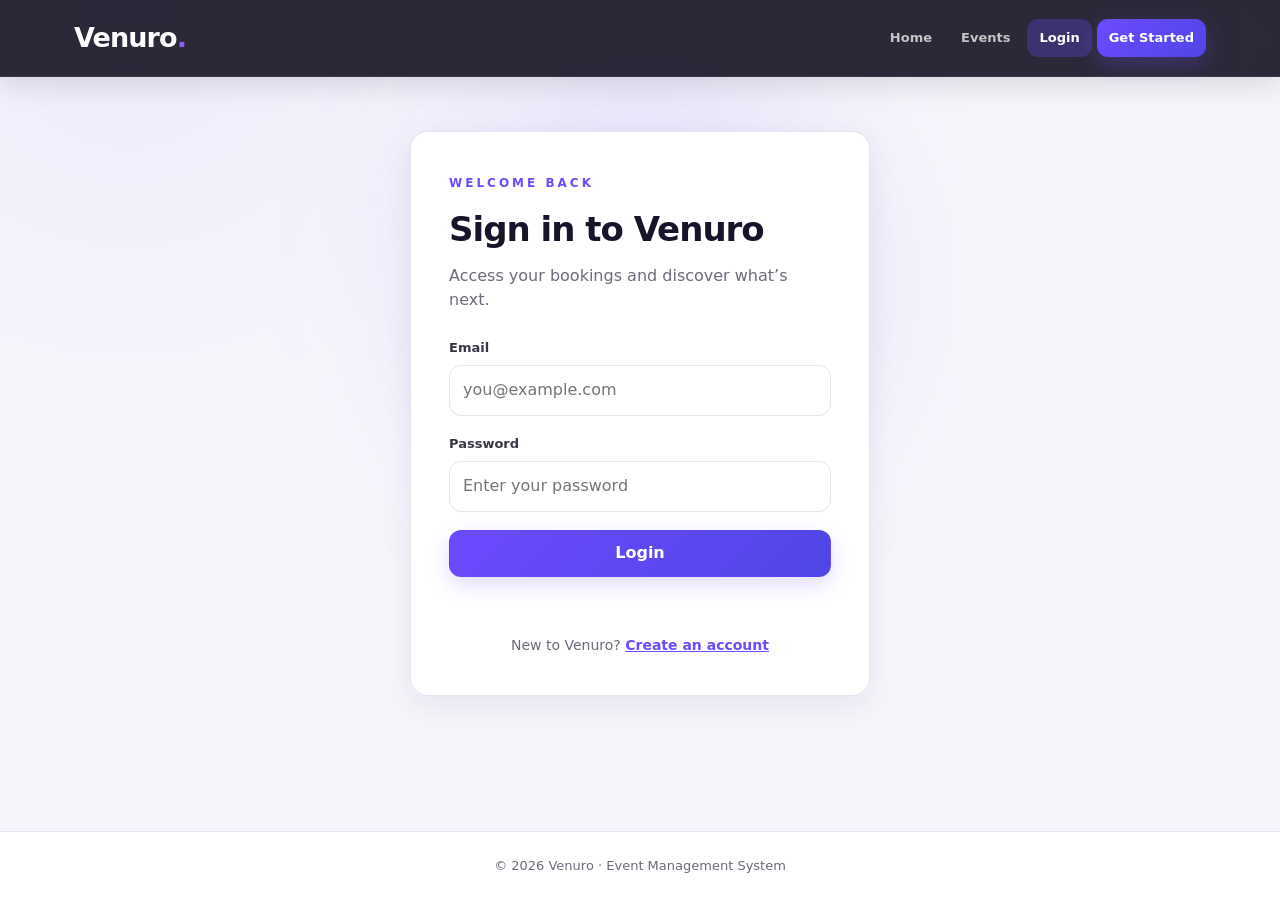
==== frontend/admin-bookings.html @ 9d05f4e0 "Add frontend and update event management" ====
<!DOCTYPE html>
<html lang="en"><head>
<meta charset="UTF-8"><meta name="viewport" content="width=device-width, initial-scale=1.0">
<title>Manage Bookings | Venuro</title><link rel="stylesheet" href="css/style.css">
</head><body>
<header class="site-header"><nav class="navbar"><a href="admin-dashboard.html" class="logo">Venuro<span>.</span></a><div class="nav-links"></div></nav></header>
<main class="container"><span class="section-label">ADMINISTRATION</span><h1>Manage bookings</h1><p class="page-subtitle">Review reservations and update their status.</p>
<div id="bookings-container"><div class="loading-state">Loading bookings...</div></div></main>
<footer>© 2026 Venuro · Administration</footer>
<script src="js/app.js"></script><script src="js/nav.js"></script><script src="js/admin-bookings.js"></script>
</body></html>
---- frontend/css/style.css ----
:root {
    --primary: #6d4aff;
    --primary-2: #8b5cf6;
    --primary-dark: #4c32c8;
    --primary-soft: #eeeaff;
    --ink: #17152a;
    --muted: #6d6a7c;
    --background: #f6f5fb;
    --surface: #ffffff;
    --surface-soft: #fbfaff;
    --surface-muted: #f0eff7;
    --border: #e7e4f0;
    --success: #15803d;
    --success-bg: #dcfce7;
    --danger: #dc2626;
    --danger-bg: #fee2e2;
    --warning: #a16207;
    --warning-bg: #fef3c7;
    --radius: 18px;
    --shadow: 0 10px 30px rgba(30, 24, 70, .07);
    --shadow-hover: 0 18px 45px rgba(30, 24, 70, .13);
    --max-width: 1180px;
}

* { box-sizing: border-box; }
html { scroll-behavior: smooth; }
body {
    margin: 0;
    min-height: 100vh;
    display: flex;
    flex-direction: column;
    color: var(--ink);
    background:
        radial-gradient(circle at 10% 0%, rgba(109,74,255,.055), transparent 28%),
        var(--background);
    font-family: Inter, ui-sans-serif, system-ui, -apple-system, BlinkMacSystemFont, "Segoe UI", sans-serif;
    line-height: 1.55;
    -webkit-font-smoothing: antialiased;
}
main { flex: 1; }
a { color: inherit; }
button, input, textarea, select { font: inherit; }
button { cursor: pointer; }
button:disabled { cursor: wait; opacity: .65; }

/* Navigation */
.navbar {
    width: min(100%, var(--max-width));
    min-height: 76px;
    margin: 0 auto;
    padding: 14px 24px;
    display: flex;
    align-items: center;
    justify-content: space-between;
    gap: 24px;
}
.site-header {
    position: fixed;
    inset: 0 0 auto;
    z-index: 1000;
    background: rgba(15, 13, 29, .88);
    backdrop-filter: blur(18px);
    border-bottom: 1px solid rgba(255,255,255,.08);
    box-shadow: 0 8px 28px rgba(10,8,25,.12);
}
.logo {
    display: inline-flex;
    align-items: center;
    text-decoration: none;
    font-size: 27px;
    font-weight: 850;
    letter-spacing: -.9px;
}
.site-header .logo { color: #fff; }
.logo span { color: var(--primary-2); }
.nav-links {
    display: flex;
    align-items: center;
    justify-content: flex-end;
    gap: 5px;
    flex-wrap: wrap;
}
.nav-links a {
    padding: 9px 12px;
    border-radius: 11px;
    text-decoration: none;
    color: rgba(255,255,255,.72);
    font-size: 13px;
    font-weight: 700;
    transition: color .2s ease, background .2s ease, transform .2s ease;
}
.nav-links a:hover { color: #fff; background: rgba(255,255,255,.08); transform: translateY(-1px); }
.nav-links a.active { color: #fff; background: rgba(109,74,255,.28); }
.nav-register {
    color: #fff !important;
    background: linear-gradient(135deg, var(--primary), #4f46e5) !important;
    box-shadow: 0 8px 22px rgba(109,74,255,.28);
}
.nav-logout { color: #fca5a5 !important; }

/* Buttons */
.btn, .primary-btn, .secondary-btn, .approve-btn, .reject-btn, .cancel-btn, .delete-btn,
.category-form-section button, .edit-category-btn, .delete-category-btn, .page-header button,
.form-buttons button {
    display: inline-flex;
    align-items: center;
    justify-content: center;
    gap: 8px;
    min-height: 42px;
    padding: 10px 17px;
    border: 1px solid transparent;
    border-radius: 12px;
    text-decoration: none;
    font-weight: 750;
    transition: transform .2s ease, box-shadow .2s ease, background .2s ease, border-color .2s ease;
}
.btn, .primary-btn, .page-header button, .form-buttons button[type="submit"], .category-form-section button {
    color: #fff;
    background: linear-gradient(135deg, var(--primary), #4f46e5);
    box-shadow: 0 8px 20px rgba(109,74,255,.2);
}
.btn:hover, .primary-btn:hover, .page-header button:hover, .form-buttons button[type="submit"]:hover, .category-form-section button:hover {
    transform: translateY(-2px);
    box-shadow: 0 13px 28px rgba(109,74,255,.26);
}
.secondary-btn {
    color: var(--ink);
    background: var(--surface);
    border-color: var(--border);
    box-shadow: 0 4px 14px rgba(30,24,70,.04);
}
.secondary-btn:hover { transform: translateY(-2px); background: var(--surface-soft); border-color: #d8d2ef; }
.cancel-btn, .delete-btn, .delete-category-btn, .reject-btn { color: #fff; background: #353446; }
.cancel-btn:hover, .delete-btn:hover, .delete-category-btn:hover { background: #1f1e2b; transform: translateY(-1px); }
.approve-btn { color: #fff; background: var(--success); }
.reject-btn { background: var(--danger); }
.approve-btn:hover, .reject-btn:hover { transform: translateY(-1px); opacity: .9; }

/* Forms */
input, textarea, select {
    width: 100%;
    border: 1px solid var(--border);
    border-radius: 12px;
    background: #fff;
    color: var(--ink);
    padding: 12px 13px;
    outline: none;
    transition: border-color .2s ease, box-shadow .2s ease, background .2s ease;
}
input:hover, textarea:hover, select:hover { border-color: #d6d0e8; }
input:focus, textarea:focus, select:focus {
    border-color: #8b72ff;
    box-shadow: 0 0 0 4px rgba(109,74,255,.1);
}
textarea { resize: vertical; min-height: 120px; }
label { display: block; margin: 0 0 7px; font-size: 13px; font-weight: 750; color: #383548; }
.form-group, .field { margin-bottom: 18px; }

/* Shared page composition */
.site-header + main { padding-top: 76px; }
.container, .events-page, .bookings-page, .admin-page, .event-details-page {
    width: min(100% - 40px, var(--max-width));
    margin: 0 auto;
    padding: 48px 0 72px;
}
.page-header, .admin-header {
    display: flex;
    align-items: flex-end;
    justify-content: space-between;
    gap: 24px;
    margin-bottom: 28px;
    padding-top: 45px;
}
h1, h2, h3, p { margin-top: 0; }
.page-header h1, .admin-header h1, .events-page > h1, .bookings-page > h1, .container > h1 {
    margin-bottom: 8px;
    font-size: clamp(32px, 4vw, 46px);
    line-height: 1.05;
    letter-spacing: -1.3px;
}
.page-description, .page-subtitle, .admin-header p { color: var(--muted); margin-bottom: 12px; }
.section-label {
    display: inline-block;
    color: var(--primary);
    font-size: 12px;
    font-weight: 850;
    letter-spacing: 3px;
    text-transform: uppercase;
}
.page-header .section-label, .admin-header .section-label { margin-bottom: 8px; }

/* Cards / grids */
#events-container, #event-container, #bookings-container, .users-grid, .categories-grid, .admin-grid {
    display: grid;
    grid-template-columns: repeat(auto-fit, minmax(260px, 1fr));
    gap: 20px;
}
.event-card, .booking-card, .user-card, .category-card, .stat-card, .admin-card, .profile-card, .event-detail-card, .auth-card, .form-section, .category-form-section {
    background: var(--surface);
    border: 1px solid var(--border);
    border-radius: var(--radius);
    box-shadow: var(--shadow);
}
.event-card, .booking-card, .user-card, .category-card, .admin-card {
    transition: transform .2s ease, box-shadow .2s ease, border-color .2s ease;
}
.event-card:hover, .booking-card:hover, .user-card:hover, .category-card:hover, .admin-card:hover {
    transform: translateY(-3px);
    box-shadow: var(--shadow-hover);
    border-color: #ddd7ef;
}
.event-card {
    position: relative;
    min-width: 0;
    min-height: 100%;
    padding: 24px;
    display: flex;
    flex-direction: column;
    overflow: hidden;
}
.event-card::before {
    content: "";
    position: absolute;
    inset: 0 0 auto;
    height: 3px;
    background: linear-gradient(90deg, var(--primary), #60a5fa);
}
.event-visual {
    height: 132px;
    margin: -24px -24px 20px;
    overflow: hidden;
    background: linear-gradient(135deg, #29204d, #6d4aff 55%, #5c8df6);
    position: relative;
}

.event-visual {
    transition: transform .4s ease;
}

.event-card:hover .event-visual {
    transform: scale(1.02);
}

.event-visual.has-image {
    background-size: cover;
    background-position: center;
    transition: transform .5s ease;
}

.event-card:hover .event-visual.has-image {
    transform: scale(1.04);
}
.event-visual::after {
    content: "";
    position: absolute;
    inset: 0;
    background: linear-gradient(180deg, transparent 35%, rgba(15,13,30,.45));
}
.event-visual.has-image { background-size: cover; background-position: center; }
.event-visual-mark {
    position: absolute;
    left: 18px;
    bottom: 14px;
    z-index: 1;
    width: 42px;
    height: 42px;
    display: grid;
    place-items: center;
    border: 1px solid rgba(255,255,255,.22);
    border-radius: 13px;
    color: #fff;
    background: rgba(255,255,255,.12);
    backdrop-filter: blur(8px);
    font-size: 18px;
}
.event-card .event-meta { margin-top: 0; }
.event-card h3, .booking-card h3, .user-card h3, .category-card h3 {
    margin-bottom: 12px;
    font-size: 19px;
    line-height: 1.25;
}
.event-card p, .booking-card p, .user-card p, .category-card p {
    color: #5f5b6d;
    margin-bottom: 10px;
    overflow-wrap: anywhere;
}
.event-card .event-summary { margin-bottom: 18px; }
.event-card .event-action {
    margin-top: auto;
    padding-top: 8px;
}
.event-card .event-action a {
    display: inline-flex;
    width: 100%;
    align-items: center;
    justify-content: center;
    min-height: 42px;
    padding: 9px 14px;
    border-radius: 11px;
    color: var(--primary-dark);
    background: var(--primary-soft);
    text-decoration: none;
    font-weight: 800;
    transition: background .2s ease, transform .2s ease;
}
.event-card .event-action a:hover { background: #e3ddff; transform: translateY(-1px); }
.event-meta { display: flex; flex-wrap: wrap; gap: 7px; margin: 14px 0; }
.meta-pill, .role-badge, .status {
    display: inline-flex;
    align-items: center;
    width: fit-content;
    padding: 5px 9px;
    border-radius: 999px;
    font-size: 11px;
    font-weight: 800;
    background: var(--surface-muted);
    color: #4b465c;
}
.event-description { color: #5f5b6d; line-height: 1.75; }

/* Events discovery */
.events-page {
    padding-top: 90px;
}
.event-filters {
    display: grid;
    grid-template-columns: minmax(0, 1fr) 240px;
    gap: 12px;
    margin: 28px 0 30px;
    padding: 14px;
    background: rgba(255,255,255,.7);
    border: 1px solid var(--border);
    border-radius: 16px;
    box-shadow: 0 8px 24px rgba(30,24,70,.04);
}
.event-filters input, .event-filters select { background: #fff; }

/* Event details */
.event-details-page { padding-top: 54px; }
.event-detail-card {
    max-width: 900px;
    margin: 0 auto;
    padding: clamp(26px, 5vw, 50px);
    overflow: hidden;
}
.event-detail-visual {
    height: 250px;
    margin: calc(clamp(26px, 5vw, 50px) * -1) calc(clamp(26px, 5vw, 50px) * -1) 32px;
    background: linear-gradient(135deg, #29204d, #6d4aff 55%, #5c8df6);
    background-size: cover;
    background-position: center;
}
.event-detail-card h2 {
    font-size: clamp(34px, 5vw, 54px);
    line-height: 1.02;
    letter-spacing: -1.8px;
    margin-bottom: 18px;
}
.event-detail-card .event-description { font-size: 17px; margin-bottom: 28px; }
.event-info { display: grid; grid-template-columns: repeat(2, 1fr); gap: 12px; margin: 26px 0 30px; }
.event-info p { margin: 0; padding: 16px; background: var(--surface-muted); border-radius: 13px; }
.booking-feedback { margin-top: 14px; color: var(--muted); font-size: 13px; }

/* Authentication */
.auth-page {
    min-height: calc(100vh - 150px);
    display: grid;
    place-items: center;
    padding: 60px 20px 80px;
    position: relative;
}
.auth-page::before {
    content: "";
    position: absolute;
    width: 430px;
    height: 430px;
    border-radius: 50%;
    background: rgba(109,74,255,.12);
    filter: blur(80px);
    top: 8%;
    left: 50%;
    transform: translateX(-50%);
    pointer-events: none;
}
.auth-card {
    position: relative;
    width: min(100%, 460px);
    padding: 38px;
}
.auth-card h1 { margin: 8px 0 8px; font-size: 34px; letter-spacing: -1px; }
.auth-card > p { color: var(--muted); }
.auth-card form { margin-top: 25px; }
.auth-card .btn { width: 100%; }
#login-message, #register-message { min-height: 22px; margin: 14px 0 0; text-align: center; font-size: 14px; }
.message-error { color: var(--danger) !important; }
.message-success { color: var(--success) !important; }
.auth-link { text-align: center; margin: 22px 0 0 !important; font-size: 14px; }
.auth-link a { color: var(--primary); font-weight: 750; }

/* Bookings */
.booking-card { padding: 23px; }
.booking-actions, .category-actions, .form-buttons { display: flex; flex-wrap: wrap; gap: 10px; margin-top: 18px; }
.booking-actions > span { color: var(--muted); font-size: 13px; }
.status.pending { background: var(--warning-bg); color: var(--warning); }
.status.approved, .status.confirmed { background: var(--success-bg); color: var(--success); }
.status.rejected { background: var(--danger-bg); color: var(--danger); }
.status.cancelled { background: #e5e7eb; color: #4b5563; }
.empty-state, .empty-bookings, .loading-state, .error-state {
    grid-column: 1 / -1;
    text-align: center;
    padding: 52px 24px;
    border: 1px dashed #d9d4e6;
    border-radius: var(--radius);
    background: rgba(255,255,255,.68);
}
.empty-state h3, .empty-bookings h3 { margin-bottom: 8px; }
.empty-state p, .empty-bookings p, .loading-state, .error-state { color: var(--muted); }

/* Admin */
.admin-page { padding-top: 70px; }
.admin-header { align-items: center; }
.admin-header p { margin-bottom: 0; }
.admin-stats { display: grid; grid-template-columns: repeat(2, minmax(0, 1fr)); gap: 18px; margin-bottom: 38px; }
.stat-card {
    position: relative;
    padding: 24px;
    overflow: hidden;
    background: linear-gradient(145deg, #fff, #f9f7ff);
}
.stat-card::after {
    content: "";
    position: absolute;
    width: 90px; height: 90px;
    right: -30px; top: -30px;
    border-radius: 50%;
    background: rgba(109,74,255,.1);
}
.stat-card h3 { color: var(--muted); font-size: 13px; margin-bottom: 12px; text-transform: uppercase; letter-spacing: .8px; }
.stat-card p { margin: 0; font-size: 46px; line-height: 1; font-weight: 850; letter-spacing: -1.5px; }
.admin-actions h2 { margin-bottom: 18px; font-size: 22px; }
.admin-card { padding: 24px; text-decoration: none; position: relative; }
.admin-card h3 { margin-bottom: 8px; font-size: 18px; }
.admin-card p { color: var(--muted); margin: 0; }
.form-section { padding: 28px; margin-bottom: 34px; }
.form-section h2, .category-form-section h2 { margin-bottom: 20px; font-size: 22px; }
.form-grid { display: grid; grid-template-columns: repeat(2, minmax(0, 1fr)); gap: 0 16px; }
.field-full { grid-column: 1 / -1; }
.form-buttons button[type="button"] { color: #374151; background: #eef0f5; }
.form-buttons button[type="button"]:hover { background: #e5e7eb; }
#events-container .event-card { min-width: 0; }

/* Users / categories */
.users-grid, .categories-grid { margin-top: 20px; }
.user-card, .category-card { padding: 23px; }
.role-badge { margin-left: 5px; text-transform: capitalize; background: var(--primary-soft); color: var(--primary-dark); }
.admin-label {
    display: inline-flex;
    padding: 7px 10px;
    border-radius: 9px;
    background: var(--primary-soft);
    color: var(--primary-dark) !important;
    font-size: 12px;
    font-weight: 750;
}
.category-form-section { padding: 28px; margin: 28px 0 40px; }
.category-actions .edit-category-btn { color: #fff; background: var(--primary); }
.category-actions .delete-category-btn { background: #374151; }

/* Profile */
.profile-card { max-width: 700px; margin: 30px auto 0; padding: 30px; }
.profile-heading { display: flex; align-items: center; gap: 16px; padding-bottom: 22px; border-bottom: 1px solid var(--border); margin-bottom: 22px; }
.profile-avatar {
    width: 62px; height: 62px;
    display: grid; place-items: center;
    border-radius: 18px;
    color: #fff;
    background: linear-gradient(135deg, var(--primary), #4f46e5);
    font-size: 22px; font-weight: 800;
    box-shadow: 0 10px 22px rgba(109,74,255,.22);
}
.profile-heading h2 { margin: 0 0 4px; }
.profile-row { display: flex; justify-content: space-between; gap: 20px; padding: 15px 0; border-bottom: 1px solid var(--border); }
.profile-row:last-child { border-bottom: 0; }
.profile-row span:first-child { color: var(--muted); }

/* Home */
.hero-section {
    min-height: 770px;
    position: relative;
    display: flex;
    align-items: center;
    padding: 110px max(6vw, 24px) 90px;
    overflow: hidden;
    background:
        radial-gradient(circle at 78% 34%, rgba(124,58,237,.5), transparent 33%),
        radial-gradient(circle at 18% 75%, rgba(37,99,235,.25), transparent 34%),
        linear-gradient(135deg,#080816,#11112b 55%,#17113b);
}
.hero-section::after {
    content: "";
    position: absolute;
    width: 500px; height: 500px;
    right: -180px; bottom: -220px;
    border-radius: 50%;
    background: rgba(139,92,246,.17);
    filter: blur(80px);
}
.hero-overlay { position: absolute; inset: 0; background: linear-gradient(90deg, rgba(5,5,15,.8), transparent 72%); }
.hero-content { position: relative; z-index: 2; width: min(650px, 55%); }
.hero-badge {
    display: inline-block;
    padding: 8px 14px;
    margin-bottom: 23px;
    border: 1px solid rgba(167,139,250,.35);
    border-radius: 999px;
    background: rgba(124,58,237,.12);
    color: #c4b5fd;
    font-size: 11px; font-weight: 800; letter-spacing: 1.5px;
}
.hero-content h1 {
    margin: 0;
    color: #fff;
    font-size: clamp(52px, 7vw, 86px);
    line-height: .98;
    letter-spacing: -4px;
    text-shadow: 0 10px 40px rgba(0,0,0,.25);
}
.hero-content h1 span {
    display: block;
    background: linear-gradient(90deg,#a78bfa,#60a5fa);
    -webkit-background-clip: text; background-clip: text; color: transparent;
}
.hero-content p { max-width: 570px; margin: 28px 0; color: rgba(255,255,255,.68); font-size: 18px; line-height: 1.7; }
.hero-buttons { display: flex; gap: 12px; flex-wrap: wrap; }
.hero-btn { min-height: 46px; padding: 12px 20px; border-radius: 12px; }
.hero-scroll { position: absolute; left: max(6vw,24px); bottom: 28px; z-index: 3; display: flex; align-items: center; gap: 12px; color: rgba(255,255,255,.35); font-size: 10px; letter-spacing: 2px; }
.scroll-line { width: 45px; height: 1px; background: rgba(255,255,255,.3); }
.hero-visual { position: absolute; z-index: 2; right: 8%; width: min(470px, 40vw); height: 460px; }
.visual-glow { position: absolute; inset: 25% 10%; background: rgba(124,58,237,.25); filter: blur(60px); border-radius: 50%; }
.hero-visual .event-card {
    position: absolute; width: 300px;
    display: flex; gap: 14px; align-items: center;
    padding: 18px;
    color: #fff;
    background: rgba(24,24,50,.72);
    border-color: rgba(255,255,255,.12);
    box-shadow: 0 20px 55px rgba(0,0,0,.25);
    backdrop-filter: blur(15px);
}
.hero-visual .event-card::before { display: none; }
.hero-visual .event-card p { margin: 0; color: rgba(255,255,255,.55); font-size: 12px; }
.hero-visual .event-card h3 { margin: 2px 0 4px; font-size: 16px; }
.event-icon { width: 42px; height: 42px; display: grid; place-items: center; border-radius: 12px; background: rgba(124,58,237,.2); font-size: 20px; }
.event-type { color: #a78bfa; font-size: 9px; font-weight: 800; letter-spacing: 1.3px; }
.card-one { top: 65px; left: 5px; transform: rotate(-4deg); }
.card-two { top: 205px; right: 0; transform: rotate(4deg); }
.card-three { bottom: 18px; left: 45px; transform: rotate(-2deg); }
.floating-circle { position: absolute; border: 1px solid rgba(255,255,255,.1); border-radius: 50%; }
.circle-one { width: 80px; height: 80px; right: 5px; top: 15px; }
.circle-two { width: 32px; height: 32px; left: 0; bottom: 20px; background: rgba(96,165,250,.12); }
.features-section, .featured, .cta-section { padding: 95px max(6vw, 24px); }
.features-section { background: #f2f0f9; }
.section-heading { max-width: 720px; margin: 0 auto 42px; }
.section-heading h2 { margin: 9px 0 12px; font-size: clamp(32px,5vw,52px); line-height: 1.08; letter-spacing: -1.5px; }
.section-heading h2 span { color: var(--primary); }
.section-heading p { color: var(--muted); }
.features-grid { max-width: var(--max-width); margin: 0 auto; display: grid; grid-template-columns: repeat(3, 1fr); gap: 18px; }
.feature-card {
    position: relative;
    padding: 30px;
    border: 1px solid var(--border);
    border-radius: var(--radius);
    background: #fff;
    box-shadow: var(--shadow);
    transition: transform .2s ease, box-shadow .2s ease;
}
.feature-card:hover { transform: translateY(-3px); box-shadow: var(--shadow-hover); }
.feature-icon { width: 46px; height: 46px; display: grid; place-items: center; border-radius: 14px; background: var(--primary-soft); font-size: 20px; margin-bottom: 20px; }
.feature-card h3 { margin-bottom: 8px; }
.feature-card p { color: var(--muted); margin: 0; }
.featured { background: #fff; }
.featured .section-heading { max-width: var(--max-width); display: flex; justify-content: space-between; align-items: flex-end; gap: 20px; }
.featured .section-heading h2 { margin-bottom: 8px; }
.view-all { color: var(--primary); font-weight: 750; text-decoration: none; white-space: nowrap; }
.cta-section { background: #0d0d1f; color: #fff; }
.cta-content { max-width: 700px; margin: 0 auto; text-align: center; }
.cta-content h2 { font-size: clamp(32px,5vw,52px); line-height: 1.08; letter-spacing: -1.3px; margin: 10px 0 16px; }
.cta-content > p:not(.section-label) { color: rgba(255,255,255,.62); margin-bottom: 25px; }
.site-footer { background: #fff; border-top: 1px solid var(--border); padding: 30px max(6vw, 24px); }
.footer-content, .footer-bottom { width: min(100%, var(--max-width)); margin: 0 auto; }
.footer-content { display: flex; justify-content: space-between; gap: 30px; }
.footer-brand p { color: var(--muted); margin: 7px 0 0; font-size: 13px; }
.footer-links { display: flex; flex-wrap: wrap; gap: 18px; align-items: center; }
.footer-links a { color: var(--muted); text-decoration: none; font-size: 13px; }
.footer-links a:hover { color: var(--primary); }
.footer-bottom { display: flex; justify-content: space-between; gap: 20px; padding-top: 20px; margin-top: 20px; border-top: 1px solid var(--border); color: #8a91a0; font-size: 12px; }
.footer-bottom p { margin: 0; }

/* Toast + simple footers */
#venuro-toast {
    position: fixed; z-index: 2000; right: 22px; bottom: 22px;
    max-width: min(360px, calc(100vw - 44px));
    padding: 13px 16px; border-radius: 12px; color: #fff;
    background: #1f2937; box-shadow: 0 14px 40px rgba(0,0,0,.18);
    opacity: 0; transform: translateY(10px); pointer-events: none;
    transition: opacity .2s ease, transform .2s ease; font-size: 14px;
}
#venuro-toast.is-visible { opacity: 1; transform: translateY(0); }
.toast-success { background: #166534 !important; }
.toast-error { background: #991b1b !important; }
body > footer:not(.site-footer) {
    margin-top: auto; padding: 24px 20px;
    border-top: 1px solid var(--border); background: #fff;
    color: var(--muted); text-align: center; font-size: 13px;
}

/* Responsive */
@media (max-width: 900px) {
    .hero-content { width: 60%; }
    .hero-visual { right: 2%; transform: scale(.88); transform-origin: right center; }
    .features-grid { grid-template-columns: 1fr; }
    .event-info { grid-template-columns: 1fr; }
}
@media (max-width: 720px) {
    .navbar { min-height: 68px; padding: 12px 18px; flex-wrap: wrap; }
    .nav-links { width: 100%; justify-content: center; }
    .site-header .navbar { padding-bottom: 12px; }
    .site-header + main { padding-top: 125px; }
    .hero-section { min-height: 820px; align-items: flex-start; padding-top: 120px; }
    .hero-content { width: 100%; max-width: 650px; }
    .hero-content h1 { font-size: clamp(46px, 14vw, 68px); }
    .hero-visual { top: 405px; right: 50%; transform: translateX(50%) scale(.72); width: 470px; }
    .hero-scroll { display: none; }
    .event-filters { grid-template-columns: 1fr; }
    .page-header, .admin-header, .featured .section-heading, .footer-content, .footer-bottom { align-items: flex-start; flex-direction: column; }
    .admin-stats { grid-template-columns: 1fr; }
    .form-grid { grid-template-columns: 1fr; }
    .field-full { grid-column: auto; }
    .container, .events-page, .bookings-page, .admin-page, .event-details-page { width: min(100% - 28px, var(--max-width)); padding-top: 32px; }
    .auth-card { padding: 27px 22px; }
    .event-detail-visual { height: 190px; }
}
@media (max-width: 480px) {
    .nav-links { gap: 4px; }
    .nav-links a { padding: 7px 8px; font-size: 12px; }
    .logo { font-size: 24px; }
    .hero-section { min-height: 760px; }
    .hero-content h1 { letter-spacing: -2.5px; }
    .hero-visual { top: 390px; transform: translateX(50%) scale(.56); }
    .features-section, .featured, .cta-section { padding: 68px 18px; }
    .profile-card, .form-section, .category-form-section { padding: 21px; }
    .profile-row { flex-direction: column; gap: 4px; }
    .event-info p { font-size: 14px; }
}

/* =================================
   Homepage Polish
================================= */

.hero-section {
    min-height: 720px;
    padding: 110px max(6vw, 24px) 70px;
}

/* Floating hero cards */

@keyframes floatCard {
    0%, 100% {
        transform: translateY(0) rotate(-4deg);
    }

    50% {
        transform: translateY(-10px) rotate(-4deg);
    }
}

@keyframes floatCardRight {
    0%, 100% {
        transform: translateY(0) rotate(4deg);
    }

    50% {
        transform: translateY(-12px) rotate(4deg);
    }
}

@keyframes floatCardBottom {
    0%, 100% {
        transform: translateY(0) rotate(-2deg);
    }

    50% {
        transform: translateY(-8px) rotate(-2deg);
    }
}

.card-one {
    animation: floatCard 4s ease-in-out infinite;
}

.card-two {
    animation: floatCardRight 4.5s ease-in-out infinite;
}

.card-three {
    animation: floatCardBottom 5s ease-in-out infinite;
}

.hero-buttons .primary-btn {
    position: relative;
    overflow: hidden;
}

.hero-buttons .primary-btn::after {
    content: "";
    position: absolute;
    top: 0;
    left: -100%;
    width: 60%;
    height: 100%;
    background: linear-gradient(
        90deg,
        transparent,
        rgba(255,255,255,.25),
        transparent
    );
    transform: skewX(-20deg);
    transition: left .6s ease;
}

.hero-buttons .primary-btn:hover::after {
    left: 140%;
}

/* =================================
   EVENTS PAGE POLISH
================================= */

.events-page {
    padding-top: 100px !important;
}

.events-page .section-label {
    font-size: 13px !important;
    letter-spacing: 3px !important;
    margin-bottom: 10px;
}

.events-page > h1 {
    font-size: clamp(38px, 5vw, 52px);
    margin-bottom: 10px;
}

.events-page > .page-description {
    font-size: 16px;
    margin-bottom: 32px;
}

/* Event image area */
.event-visual {
    height: 180px !important;
    margin: -24px -24px 20px !important;
    overflow: hidden;
    position: relative;
    background: linear-gradient(
        135deg,
        #29204d,
        #6d4aff 55%,
        #5c8df6
    );
    background-size: cover;
    background-position: center;
    transition: transform .45s ease;
}

.event-card:hover .event-visual {
    transform: scale(1.03);
}

/* Make cards feel more interactive */
.event-card {
    transition:
        transform .3s ease,
        box-shadow .3s ease,
        border-color .3s ease;
}

.event-card:hover {
    transform: translateY(-7px);
    box-shadow: 0 22px 45px rgba(30, 24, 70, .15);
}

/* Image zoom */
.event-visual.has-image {
    background-size: cover;
    background-position: center;
}

/* Smooth image-like zoom */
.event-card:hover .event-visual.has-image {
    background-size: 108%;
}

/* Search box polish */
.event-filters {
    transition: box-shadow .25s ease, transform .25s ease;
}

.event-filters:focus-within {
    box-shadow: 0 12px 35px rgba(109, 74, 255, .10);
    transform: translateY(-2px);
}

.event-visual img {
    width: 100%;
    height: 100%;
    object-fit: cover;
    display: block;
    transition: transform 0.4s ease;
}

.event-card:hover .event-visual img {
    transform: scale(1.05);
}

/* Categories admin page header */
.category-page-header {
    padding-top: 45px;
    margin-bottom: 32px;
}

.category-page-header .section-label {
    font-size: 14px;
    letter-spacing: 3px;
    font-weight: 800;
}

.category-page-header h1 {
    margin-top: 8px;
    margin-bottom: 8px;
}

.category-page-header .page-subtitle {
    margin-bottom: 0;
}

/* Category card hover effect */
.category-card {
    transition:
        transform 0.25s ease,
        box-shadow 0.25s ease;
}

.category-card:hover {
    transform: translateY(-5px);
    box-shadow: 0 16px 35px rgba(40, 30, 100, 0.12);
}
/* ================================
   Categories Admin Page
================================ */

.category-page-header {
    padding-top: 45px;
    margin-bottom: 42px;
}

/* Make ADMINISTRATION slightly larger */
.category-page-header .section-label {
    font-size: 14px;
    letter-spacing: 4px;
    font-weight: 800;
}

/* Push the title slightly down */
.category-page-header h1 {
    margin-top: 12px;
    margin-bottom: 8px;
}

/* Keep subtitle close to title */
.category-page-header .page-subtitle {
    margin-bottom: 0;
}


/* ================================
   Category Form
================================ */

.category-form-section {
    transition: transform 0.25s ease, box-shadow 0.25s ease;
}

.category-form-section:hover {
    transform: translateY(-3px);
}


/* ================================
   Category Cards
================================ */

.category-card {
    position: relative;
    overflow: hidden;
    transition:
        transform 0.25s ease,
        box-shadow 0.25s ease,
        border-color 0.25s ease;
}

/* Purple glow/accent */
.category-card::before {
    content: "";
    position: absolute;
    top: 0;
    left: 0;
    width: 100%;
    height: 4px;
    background: linear-gradient(90deg, #6547ff, #8b5cf6);
    transform: scaleX(0);
    transform-origin: left;
    transition: transform 0.3s ease;
}

.category-card:hover {
    transform: translateY(-7px);
    box-shadow: 0 18px 40px rgba(65, 45, 150, 0.14);
}

.category-card:hover::before {
    transform: scaleX(1);
}


/* Category title */
.category-card h3 {
    transition: color 0.25s ease, transform 0.25s ease;
}

.category-card:hover h3 {
    color: #5b43e8;
    transform: translateX(3px);
}


/* Buttons */
.category-actions button {
    transition:
        transform 0.2s ease,
        box-shadow 0.2s ease;
}

.category-actions button:hover {
    transform: translateY(-2px);
}


/* Existing categories heading */
#categories-container {
    margin-top: 20px;
}
.existing-categories-section {
    margin-top: 42px;
}

.existing-categories-section h2 {
    margin-bottom: 22px;
}
/* Category cards */
.category-card {
    position: relative;
    display: flex;
    flex-direction: column;
    min-height: 235px;
    padding: 26px;
    border: 1px solid rgba(110, 90, 180, 0.12);
    border-radius: 18px;
    background: #ffffff;
    box-shadow: 0 8px 24px rgba(30, 25, 60, 0.06);
    transition:
        transform 0.2s ease,
        box-shadow 0.2s ease,
        border-color 0.2s ease;
}

.category-card:hover {
    transform: translateY(-5px);
    box-shadow: 0 16px 32px rgba(30, 25, 60, 0.11);
    border-color: rgba(100, 70, 220, 0.22);
}

/* Category title */
.category-card h3 {
    display: flex;
    align-items: flex-start;
    gap: 9px;
    margin: 0 0 14px;
    font-size: 20px;
    line-height: 1.25;
}

/* Description */
.category-card p {
    margin: 0;
    color: var(--muted);
    font-size: 15px;
    line-height: 1.65;
}

/* Buttons stay at bottom */
.category-actions {
    display: flex;
    gap: 10px;
    margin-top: auto;
    padding-top: 22px;
}

/* Edit */
.category-actions .edit-category-btn {
    border: none;
    border-radius: 10px;
    padding: 11px 20px;
    font-weight: 700;
    cursor: pointer;
    transition: transform 0.15s ease, box-shadow 0.15s ease;
}

.category-actions .edit-category-btn:hover {
    transform: translateY(-2px);
    box-shadow: 0 7px 16px rgba(100, 70, 220, 0.25);
}

/* Delete */
.category-actions .delete-category-btn {
    border: none;
    border-radius: 10px;
    padding: 11px 20px;
    font-weight: 700;
    cursor: pointer;
    background: #374151;
    color: white;
    transition: transform 0.15s ease, background 0.15s ease;
}

.category-actions .delete-category-btn:hover {
    transform: translateY(-2px);
    background: #b42318;
}
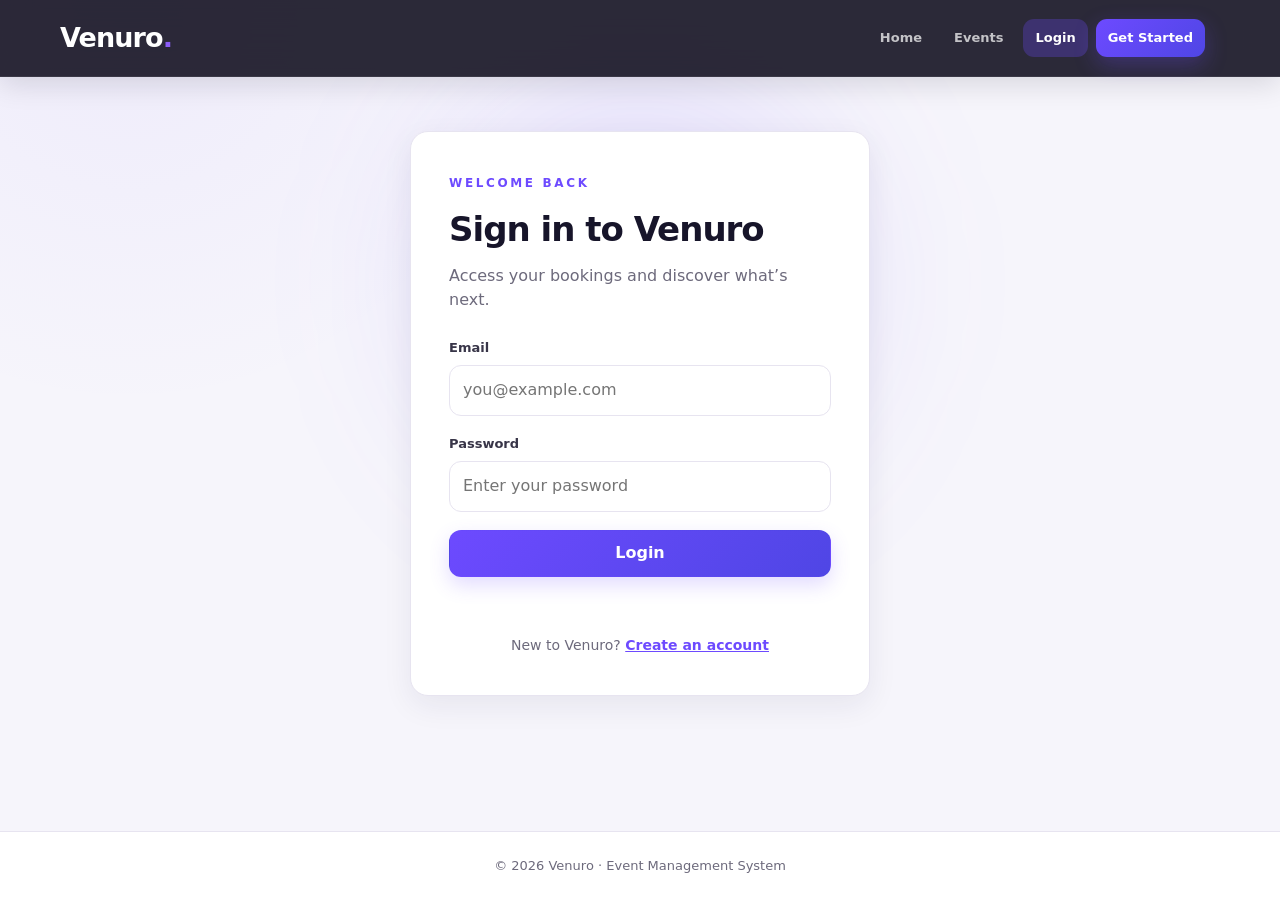
==== commit 1a40bf1b: "Update Venuro project UI and functionality" ====
--- a/frontend/admin-bookings.html
+++ b/frontend/admin-bookings.html
@@ -1,11 +1,49 @@
 <!DOCTYPE html>
-<html lang="en"><head>
-<meta charset="UTF-8"><meta name="viewport" content="width=device-width, initial-scale=1.0">
-<title>Manage Bookings | Venuro</title><link rel="stylesheet" href="css/style.css">
-</head><body>
-<header class="site-header"><nav class="navbar"><a href="admin-dashboard.html" class="logo">Venuro<span>.</span></a><div class="nav-links"></div></nav></header>
-<main class="container"><span class="section-label">ADMINISTRATION</span><h1>Manage bookings</h1><p class="page-subtitle">Review reservations and update their status.</p>
-<div id="bookings-container"><div class="loading-state">Loading bookings...</div></div></main>
-<footer>© 2026 Venuro · Administration</footer>
-<script src="js/app.js"></script><script src="js/nav.js"></script><script src="js/admin-bookings.js"></script>
-</body></html>
+<html lang="en">
+<head>
+    <meta charset="UTF-8">
+    <meta name="viewport" content="width=device-width, initial-scale=1.0">
+    <title>Manage Bookings | Venuro</title>
+    <link rel="stylesheet" href="css/style.css">
+</head>
+
+<body>
+
+<header class="site-header">
+    <nav class="navbar">
+        <a href="admin-dashboard.html" class="logo">
+            Venuro<span>.</span>
+        </a>
+
+        <div class="nav-links"></div>
+    </nav>
+</header>
+
+<main class="container">
+
+    <div class="page-header">
+        <div>
+            <span class="section-label">ADMINISTRATION</span>
+            <h1>Manage bookings</h1>
+            <p class="page-subtitle">
+                Review reservations and update their status.
+            </p>
+        </div>
+    </div>
+
+    <div id="bookings-container">
+        <div class="loading-state">Loading bookings...</div>
+    </div>
+
+</main>
+
+<footer>
+    © 2026 Venuro · Administration
+</footer>
+
+<script src="js/app.js"></script>
+<script src="js/nav.js"></script>
+<script src="js/admin-bookings.js"></script>
+
+</body>
+</html>
--- a/frontend/css/style.css
+++ b/frontend/css/style.css
@@ -42,18 +42,18 @@
 a { color: inherit; }
 button, input, textarea, select { font: inherit; }
 button { cursor: pointer; }
-button:disabled { cursor: wait; opacity: .65; }
+button:disabled { cursor: default; opacity: .65; }
 
 /* Navigation */
 .navbar {
     width: min(100%, var(--max-width));
     min-height: 76px;
     margin: 0 auto;
-    padding: 14px 24px;
+    padding: 14px 10px;
+
     display: flex;
     align-items: center;
     justify-content: space-between;
-    gap: 24px;
 }
 .site-header {
     position: fixed;
@@ -77,9 +77,8 @@
 .nav-links {
     display: flex;
     align-items: center;
-    justify-content: flex-end;
-    gap: 5px;
-    flex-wrap: wrap;
+    gap: 8px;
+    margin-right: 15px;
 }
 .nav-links a {
     padding: 9px 12px;
@@ -162,7 +161,7 @@
 .container, .events-page, .bookings-page, .admin-page, .event-details-page {
     width: min(100% - 40px, var(--max-width));
     margin: 0 auto;
-    padding: 48px 0 72px;
+    padding: 80px 0 72px;
 }
 .page-header, .admin-header {
     display: flex;
@@ -421,12 +420,23 @@
 .admin-page { padding-top: 70px; }
 .admin-header { align-items: center; }
 .admin-header p { margin-bottom: 0; }
-.admin-stats { display: grid; grid-template-columns: repeat(2, minmax(0, 1fr)); gap: 18px; margin-bottom: 38px; }
+.admin-stats { display: grid; grid-template-columns: repeat(3, minmax(0, 1fr)); gap: 20px; margin-bottom: 42px; }
 .stat-card {
     position: relative;
-    padding: 24px;
+    padding: 26px;
+    min-height: 145px;
     overflow: hidden;
-    background: linear-gradient(145deg, #fff, #f9f7ff);
+    background: linear-gradient(145deg, #ffffff 0%, #f8f6ff 100%);
+    border: 1px solid #e7e3f2;
+    border-radius: 20px;
+    box-shadow: 0 10px 30px rgba(39, 31, 76, 0.07);
+    transition: transform 0.25s ease, box-shadow 0.25s ease, border-color 0.25s ease;
+}
+
+.stat-card:hover {
+    transform: translateY(-4px);
+    box-shadow: 0 16px 38px rgba(39, 31, 76, 0.12);
+    border-color: #d9d1ff;
 }
 .stat-card::after {
     content: "";
@@ -437,9 +447,57 @@
     background: rgba(109,74,255,.1);
 }
 .stat-card h3 { color: var(--muted); font-size: 13px; margin-bottom: 12px; text-transform: uppercase; letter-spacing: .8px; }
-.stat-card p { margin: 0; font-size: 46px; line-height: 1; font-weight: 850; letter-spacing: -1.5px; }
-.admin-actions h2 { margin-bottom: 18px; font-size: 22px; }
-.admin-card { padding: 24px; text-decoration: none; position: relative; }
+.stat-card p {
+    margin: 0;
+    font-size: 48px;
+    line-height: 1;
+    font-weight: 850;
+    letter-spacing: -2px;
+    color: var(--ink);
+}
+.admin-actions h2 {
+    margin-bottom: 20px;
+    font-size: 24px;
+    letter-spacing: -0.4px;
+}
+.admin-card {
+    padding: 26px;
+    text-decoration: none;
+    position: relative;
+    overflow: hidden;
+    border: 1px solid #e7e3f2;
+    border-radius: 20px;
+    background: #ffffff;
+    box-shadow: 0 8px 24px rgba(39, 31, 76, 0.06);
+    transition:
+        transform 0.25s ease,
+        box-shadow 0.25s ease,
+        border-color 0.25s ease;
+}
+
+.admin-card::after {
+    content: "→";
+    position: absolute;
+    right: 22px;
+    top: 22px;
+    font-size: 22px;
+    font-weight: 700;
+    color: var(--primary);
+    opacity: 0;
+    transform: translateX(-6px);
+    transition: 0.25s ease;
+}
+
+.admin-card:hover {
+    transform: translateY(-5px);
+    border-color: #d8d0ff;
+    box-shadow: 0 16px 36px rgba(39, 31, 76, 0.11);
+}
+
+.admin-card:hover::after {
+    opacity: 1;
+    transform: translateX(0);
+}
 .admin-card h3 { margin-bottom: 8px; font-size: 18px; }
 .admin-card p { color: var(--muted); margin: 0; }
 .form-section { padding: 28px; margin-bottom: 34px; }
@@ -1047,4 +1105,1002 @@
 .category-actions .delete-category-btn:hover {
     transform: translateY(-2px);
     background: #b42318;
+}
+/* =========================================
+   ADMIN BOOKINGS PAGE
+   ========================================= */
+
+.admin-bookings-page {
+    padding-top: 55px;
+    padding-bottom: 70px;
+}
+
+.admin-page-heading {
+    margin-bottom: 48px;
+}
+
+.admin-page-heading .section-label {
+    display: inline-block;
+    font-size: 0.9rem;
+    font-weight: 800;
+    letter-spacing: 0.28em;
+    margin-bottom: 12px;
+}
+
+.admin-page-heading h1 {
+    margin: 0 0 10px;
+    font-size: clamp(2.6rem, 5vw, 4rem);
+    line-height: 1.05;
+}
+
+.admin-page-heading .page-subtitle {
+    margin: 0;
+    font-size: 1.05rem;
+    color: #6b6780;
+}
+
+
+/* =========================================
+   BOOKING CARDS
+   ========================================= */
+
+#bookings-container {
+    display: grid;
+    grid-template-columns: repeat(4, minmax(0, 1fr));
+    gap: 24px;
+}
+
+.booking-card {
+    position: relative;
+    display: flex;
+    flex-direction: column;
+    background: #ffffff;
+    border: 1px solid #e9e6f2;
+    border-radius: 22px;
+    padding: 26px;
+    box-shadow: 0 10px 30px rgba(39, 31, 76, 0.07);
+    transition:
+        transform 0.2s ease,
+        box-shadow 0.2s ease,
+        border-color 0.2s ease;
+}
+
+.booking-card:hover {
+    transform: translateY(-5px);
+    border-color: #ddd5ff;
+    box-shadow: 0 18px 40px rgba(76, 54, 180, 0.13);
+}
+
+
+/* Status */
+
+.booking-card .event-meta {
+    margin-bottom: 18px;
+}
+
+.booking-card .status {
+    display: inline-flex;
+    align-items: center;
+    padding: 7px 13px;
+    border-radius: 999px;
+    font-size: 0.78rem;
+    font-weight: 800;
+    text-transform: capitalize;
+}
+
+.booking-card .status.pending {
+    background: #fff4d6;
+    color: #9a6500;
+}
+
+.booking-card .status.approved,
+.booking-card .status.confirmed {
+    background: #dcfce7;
+    color: #16803c;
+}
+
+.booking-card .status.rejected {
+    background: #ffe1e1;
+    color: #c62828;
+}
+
+.booking-card .status.cancelled {
+    background: #e8e9ed;
+    color: #5d6170;
+}
+
+
+/* Event title */
+
+.booking-card h3 {
+    margin: 0 0 22px;
+    font-size: 1.2rem;
+    line-height: 1.3;
+    color: #17152d;
+}
+
+
+/* Information rows */
+
+.booking-card p {
+    margin: 0 0 14px;
+    color: #6b6780;
+    font-size: 0.94rem;
+    line-height: 1.5;
+}
+
+.booking-card p strong {
+    color: #302c48;
+    font-weight: 700;
+}
+
+
+/* Booking ID */
+
+.booking-card p:nth-of-type(4) {
+    padding-top: 14px;
+    border-top: 1px solid #eeeaf5;
+    font-size: 0.78rem;
+    word-break: break-all;
+}
+
+.booking-card p:nth-of-type(4) strong {
+    display: block;
+    margin-bottom: 4px;
+    font-size: 0.82rem;
+}
+
+
+/* Action area */
+
+.booking-actions {
+    display: flex;
+    gap: 10px;
+    margin-top: auto;
+    padding-top: 18px;
+    border-top: 1px solid #eeeaf5;
+}
+
+.booking-actions button {
+    flex: 1;
+    min-height: 42px;
+    border: 0;
+    border-radius: 11px;
+    font: inherit;
+    font-weight: 700;
+    cursor: pointer;
+    transition: all 0.2s ease;
+}
+
+.booking-actions .approve-btn {
+    background: #e3f9eb;
+    color: #16803c;
+}
+
+.booking-actions .approve-btn:hover {
+    background: #c8f2d7;
+    transform: translateY(-1px);
+}
+
+.booking-actions .reject-btn {
+    background: #ffe5e5;
+    color: #c62828;
+}
+
+.booking-actions .reject-btn:hover {
+    background: #ffd0d0;
+    transform: translateY(-1px);
+}
+
+.booking-actions > span {
+    color: #8a8699;
+    font-size: 0.85rem;
+    padding: 8px 0;
+}
+
+
+/* =========================================
+   RESPONSIVE
+   ========================================= */
+
+@media (max-width: 1100px) {
+    #bookings-container {
+        grid-template-columns: repeat(2, minmax(0, 1fr));
+    }
+}
+
+@media (max-width: 650px) {
+    /* .admin-bookings-page {
+        padding-top: 56px;
+    } */
+
+    .admin-page-heading {
+        margin-bottom: 32px;
+    }
+
+    .admin-page-heading h1 {
+        font-size: 2.4rem;
+    }
+
+    #bookings-container {
+        grid-template-columns: 1fr;
+    }
+
+}
+
+body.admin-users-page header {
+    background: #2b283b !important;
+}
+
+body.admin-users-page .navbar {
+    background: transparent;
+}
+
+body.admin-users-page .logo {
+    color: #ffffff !important;
+}
+
+body.admin-users-page .nav-links a {
+    color: #ffffff !important;
+}
+
+@media (max-width: 800px) {
+    .admin-stats {
+        grid-template-columns: 1fr;
+    }
+}
+
+@media (max-width: 600px) {
+    .admin-page {
+        padding-top: 50px;
+    }
+
+    .stat-card,
+    .admin-card {
+        padding: 22px;
+    }
+}
+
+/* =========================================
+   VENURO HERO - CLEAN RIGHT VISUAL
+   ========================================= */
+
+.hero-visual {
+    position: relative;
+    width: 100%;
+    max-width: 620px;
+    height: 500px;
+    margin-left: auto;
+    display: block;
+    overflow: visible;
+}
+
+
+/* =========================================
+   PURPLE BACKGROUND GLOW
+   ========================================= */
+
+.hero-visual .visual-glow {
+    position: absolute;
+    width: 440px;
+    height: 440px;
+    left: 50%;
+    top: 50%;
+
+    transform: translate(-50%, -50%);
+
+    border-radius: 50%;
+
+    background: radial-gradient(
+        circle,
+        rgba(112, 72, 255, 0.35) 0%,
+        rgba(112, 72, 255, 0.16) 42%,
+        rgba(112, 72, 255, 0.05) 65%,
+        transparent 75%
+    );
+
+    filter: blur(10px);
+
+    pointer-events: none;
+}
+
+
+/* =========================================
+   COMMON EVENT CARD
+   ========================================= */
+
+.hero-visual .event-card {
+    position: absolute;
+
+    width: 220px;
+    min-height: 145px;
+
+    padding: 21px;
+
+    border-radius: 20px;
+
+    background:
+        linear-gradient(
+            145deg,
+            rgba(40, 33, 78, 0.96),
+            rgba(20, 18, 48, 0.98)
+        );
+
+    border: 1px solid rgba(255, 255, 255, 0.11);
+
+    box-shadow:
+        0 24px 55px rgba(0, 0, 0, 0.30),
+        inset 0 1px 0 rgba(255, 255, 255, 0.07);
+
+    backdrop-filter: blur(14px);
+
+    color: #ffffff;
+
+    transition:
+        transform 0.35s ease,
+        box-shadow 0.35s ease;
+}
+
+/* =========================================
+   FINAL HERO CARD POSITIONS
+   ========================================= */
+
+/* MUSIC FESTIVAL — left/back */
+/* .hero-visual .card-one {
+    left: 8%;
+    top: 125px;
+
+    width: 195px;
+    min-height: 135px;
+
+    transform: rotate(-7deg);
+
+    opacity: 0.58;
+    z-index: 1;
+
+    animation: musicFloat 6s ease-in-out infinite;
+} */
+
+
+/* CODING CONTEST — center/front */
+/* .hero-visual .card-three {
+    left: 43%;
+    top: 105px;
+
+    width: 205px;
+    min-height: 145px;
+
+    transform: none;
+
+    opacity: 1;
+    z-index: 4;
+
+    animation: codingFloat 5s ease-in-out infinite;
+} */
+
+
+/* AI WORKSHOP — right/back */
+/* .hero-visual .card-two {
+    right: 5%;
+    top: 220px;
+
+    width: 195px;
+    min-height: 135px;
+
+    transform: rotate(6deg);
+
+    opacity: 0.60;
+    z-index: 2;
+
+    animation: aiFloat 5.5s ease-in-out infinite;
+} */
+
+
+/* =========================================
+   CARD ANIMATIONS
+   ========================================= */
+
+/* @keyframes musicFloat {
+    0%,
+    100% {
+        transform: rotate(-7deg) translateY(0);
+    }
+
+    50% {
+        transform: rotate(-7deg) translateY(-8px);
+    }
+}
+
+
+@keyframes codingFloat {
+    0%,
+    100% {
+        transform: translateY(0);
+    }
+
+    50% {
+        transform: translateY(-10px);
+    }
+}
+
+
+@keyframes aiFloat {
+    0%,
+    100% {
+        transform: rotate(6deg) translateY(0);
+    }
+
+    50% {
+        transform: rotate(6deg) translateY(-9px);
+    }
+} */
+
+/* =========================================
+   EVENT ICON
+   ========================================= */
+
+.hero-visual .event-icon {
+    width: 40px;
+    height: 40px;
+
+    display: flex;
+    align-items: center;
+    justify-content: center;
+
+    margin-bottom: 15px;
+
+    border-radius: 12px;
+
+    background: linear-gradient(
+        135deg,
+        #7048ff,
+        #987cff
+    );
+
+    box-shadow:
+        0 8px 22px rgba(112, 72, 255, 0.32);
+
+    font-size: 18px;
+}
+
+
+/* =========================================
+   EVENT TEXT
+   ========================================= */
+
+.hero-visual .event-type {
+    display: block;
+
+    margin-bottom: 6px;
+
+    color: #a99aff;
+
+    font-size: 9px;
+    font-weight: 800;
+
+    letter-spacing: 1.4px;
+
+    text-transform: uppercase;
+}
+
+
+.hero-visual .event-card h3 {
+    margin: 0 0 8px;
+
+    color: #ffffff;
+
+    font-size: 17px;
+    line-height: 1.2;
+    font-weight: 800;
+}
+
+
+.hero-visual .event-card p {
+    margin: 0;
+
+    color: rgba(255, 255, 255, 0.62);
+
+    font-size: 12px;
+}
+
+/* =========================================
+   HOVER
+   ========================================= */
+
+.hero-visual .card-one:hover {
+    transform: rotate(-7deg) translateY(-8px);
+    opacity: 0.9;
+}
+
+
+.hero-visual .card-two:hover {
+    transform: rotate(6deg) translateY(-8px);
+    opacity: 0.9;
+}
+
+
+.hero-visual .card-three:hover {
+    transform: translateX(-50%) translateY(-8px);
+
+    box-shadow:
+        0 30px 65px rgba(0, 0, 0, 0.38),
+        0 0 30px rgba(112, 72, 255, 0.15);
+}
+
+
+/* =========================================
+   DECORATIVE CIRCLES
+   ========================================= */
+
+.hero-visual .floating-circle {
+    position: absolute;
+
+    border: 1px solid rgba(255, 255, 255, 0.11);
+
+    border-radius: 50%;
+
+    pointer-events: none;
+}
+
+
+.hero-visual .circle-one {
+    width: 62px;
+    height: 62px;
+
+    right: 12%;
+    top: 10%;
+}
+
+
+.hero-visual .circle-two {
+    width: 38px;
+    height: 38px;
+
+    left: 20%;
+    bottom: 12%;
+
+    border-color: rgba(155, 130, 255, 0.18);
+}
+
+
+/* =========================================
+   ANIMATIONS
+   ========================================= */
+
+/* @keyframes musicFloat {
+    0%,
+    100% {
+        transform: rotate(-7deg) translateY(0);
+    }
+    
+    50% {
+        transform: rotate(-7deg) translateY(-8px);
+    }
+ }
+
+
+@keyframes codingFloat {
+    0%,
+    100% {
+        transform: translateY(0);
+    }
+    
+    50% {
+        transform: translateY(-10px);
+    }
+}
+
+
+@keyframes aiFloat {
+    0%,
+    100% {
+        transform: rotate(6deg) translateY(0);
+    }
+
+    50% {
+        transform: rotate(6deg) translateY(-9px);
+    }
+} */
+
+
+/* =========================================
+   RESPONSIVE
+   ========================================= */
+
+@media (max-width: 1100px) {
+
+    .hero-visual {
+        max-width: 560px;
+    }
+}
+
+
+@media (max-width: 900px) {
+
+    .hero-visual {
+        max-width: 600px;
+        height: 430px;
+        margin: 20px auto 0;
+    }
+}
+
+
+@media (max-width: 760px) {
+
+    .hero-visual {
+        height: 360px;
+        max-width: 500px;
+        margin-top: 10px;
+    }
+
+    .hero-visual .event-card {
+        width: 175px;
+        min-height: 120px;
+        padding: 16px;
+    }
+
+    .hero-visual .event-icon {
+        width: 34px;
+        height: 34px;
+        margin-bottom: 10px;
+        font-size: 15px;
+    }
+
+    .hero-visual .event-card h3 {
+        font-size: 14px;
+    }
+
+    .hero-visual .event-card p {
+        font-size: 10px;
+    }
+
+    .hero-visual .circle-one {
+        width: 45px;
+        height: 45px;
+    }
+
+    .hero-visual .circle-two {
+        width: 28px;
+        height: 28px;
+    }
+}
+
+/* =========================================================
+   VENURO HERO CARDS - FINAL POSITION + FLOATING ANIMATION
+   ========================================================= */
+
+/* Make sure the hero visual is the positioning container */
+.hero-visual {
+    position: relative;
+}
+
+
+/* =========================================================
+   MUSIC FESTIVAL - LEFT CARD
+   ========================================================= */
+
+.hero-visual .card-one {
+    position: absolute;
+
+    left: 7%;
+    top: 115px;
+
+    width: 200px;
+    min-height: 140px;
+
+    transform: rotate(-7deg);
+
+    opacity: 0.58;
+    z-index: 2;
+
+    animation: heroMusicFloat 4s ease-in-out infinite !important;
+}
+
+
+/* =========================================================
+   CODING CONTEST - CENTER CARD
+   ========================================================= */
+
+.hero-visual .card-three {
+    position: absolute;
+
+    left: 32%;
+    top: 105px;
+
+    width: 210px;
+    min-height: 145px;
+
+    transform: none;
+
+    opacity: 1;
+    z-index: 5;
+
+    animation: heroCodingFloat 4s ease-in-out infinite !important;
+}
+
+
+/* =========================================================
+   AI WORKSHOP - RIGHT CARD
+   ========================================================= */
+
+.hero-visual .card-two {
+    position: absolute;
+
+    right: 5%;
+    top: 220px;
+
+    width: 195px;
+    min-height: 140px;
+
+    transform: rotate(6deg);
+
+    opacity: 0.58;
+    z-index: 2;
+
+    animation: heroAiFloat 4.5s ease-in-out infinite !important;
+}
+
+
+/* =========================================================
+   FLOATING ANIMATIONS
+   ========================================================= */
+
+@keyframes heroMusicFloat {
+
+    0%,
+    100% {
+        transform: rotate(-7deg) translateY(0);
+    }
+
+    50% {
+        transform: rotate(-7deg) translateY(-14px);
+    }
+}
+
+
+@keyframes heroCodingFloat {
+
+    0%,
+    100% {
+        transform: translateY(0);
+    }
+
+    50% {
+        transform: translateY(-10px);
+    }
+}
+
+
+@keyframes heroAiFloat {
+
+    0%,
+    100% {
+        transform: rotate(6deg) translateY(0);
+    }
+
+    50% {
+        transform: rotate(6deg) translateY(-13px);
+    }
+}
+
+
+/* =========================================================
+   HOVER EFFECT
+   ========================================================= */
+
+.hero-visual .card-one,
+.hero-visual .card-two,
+.hero-visual .card-three {
+    transition:
+        transform 0.35s ease,
+        box-shadow 0.35s ease,
+        opacity 0.35s ease;
+}
+
+.hero-visual .card-one:hover {
+    animation-play-state: paused !important;
+    transform: rotate(-7deg) translateY(-8px) scale(1.04) !important;
+    opacity: 0.8;
+}
+
+.hero-visual .card-three:hover {
+    animation-play-state: paused !important;
+    transform: translateY(-8px) scale(1.04) !important;
+}
+
+.hero-visual .card-two:hover {
+    animation-play-state: paused !important;
+    transform: rotate(6deg) translateY(-8px) scale(1.04) !important;
+    opacity: 0.8;
+}
+
+
+/* =========================================================
+   MOBILE
+   ========================================================= */
+
+@media (max-width: 900px) {
+
+    .hero-visual .card-one {
+        left: 0;
+    }
+
+    .hero-visual .card-three {
+        left: 28%;
+    }
+
+    .hero-visual .card-two {
+        right: 0;
+    }
+}
+
+ /* =========================================
+   MY BOOKINGS — PAGE TOP SPACING
+   ========================================= */
+
+main.bookings-page {
+    width: min(100% - 40px, var(--max-width));
+    margin: 0 auto;
+    padding-top: 145px !important;
+    padding-bottom: 72px;
+}
+
+/* Space between page header and booking cards */
+.bookings-page .page-subtitle {
+    margin-bottom: 40px;
+}
+
+/* Profile page spacing */
+main.container:has(#profile-container) {
+    padding-top: 135px !important;
+}
+
+/* =========================================
+   POLISHED "WHY VENURO" FEATURE SECTION
+   ========================================= */
+
+.feature-card {
+    position: relative;
+    overflow: hidden;
+    border: 1px solid rgba(109, 74, 255, 0.10);
+    background: rgba(255, 255, 255, 0.92);
+    box-shadow: 0 12px 30px rgba(30, 24, 70, 0.06);
+    transition:
+        transform 0.35s ease,
+        box-shadow 0.35s ease,
+        border-color 0.35s ease;
+}
+
+/* Soft decorative glow */
+.feature-card::before {
+    content: "";
+    position: absolute;
+    width: 150px;
+    height: 150px;
+    top: -80px;
+    right: -70px;
+    border-radius: 50%;
+    background: radial-gradient(
+        circle,
+        rgba(139, 92, 246, 0.16),
+        transparent 70%
+    );
+    pointer-events: none;
+    transition: transform 0.4s ease;
+}
+
+/* Card hover */
+.feature-card:hover {
+    transform: translateY(-8px);
+    border-color: rgba(109, 74, 255, 0.25);
+    box-shadow:
+        0 20px 45px rgba(30, 24, 70, 0.12),
+        0 0 25px rgba(109, 74, 255, 0.08);
+}
+
+.feature-card:hover::before {
+    transform: scale(1.4);
+}
+
+/* Icons */
+.feature-icon {
+    transition:
+        transform 0.35s ease,
+        box-shadow 0.35s ease;
+}
+
+.feature-card:hover .feature-icon {
+    transform: translateY(-4px) scale(1.08);
+    box-shadow: 0 10px 25px rgba(109, 74, 255, 0.18);
+}
+
+/* Titles */
+.feature-card h3 {
+    transition: color 0.25s ease;
+}
+
+.feature-card:hover h3 {
+    color: var(--primary);
+}
+
+/* Paragraph */
+.feature-card p {
+    transition: transform 0.3s ease;
+}
+
+.feature-card:hover p {
+    transform: translateX(2px);
+}
+
+
+/* =========================================
+   COLOURED ICON VARIATIONS
+   ========================================= */
+
+.feature-card:nth-child(1) .feature-icon {
+    background: linear-gradient(
+        135deg,
+        #eeeaff,
+        #e4ddff
+    );
+}
+
+.feature-card:nth-child(2) .feature-icon {
+    background: linear-gradient(
+        135deg,
+        #f0eaff,
+        #ffe8f2
+    );
+}
+
+.feature-card:nth-child(3) .feature-icon {
+    background: linear-gradient(
+        135deg,
+        #eeeaff,
+        #e5f0ff
+    );
+}
+
+
+/* =========================================
+   SECTION HEADING POLISH
+   ========================================= */
+
+.section-label {
+    letter-spacing: 0.22em;
+}
+
+.feature-section h2 {
+    position: relative;
+}
+
+/* Purple glow behind heading */
+.feature-section h2::after {
+    content: "";
+    position: absolute;
+    width: 220px;
+    height: 90px;
+    left: 80px;
+    top: 30px;
+    background: rgba(109, 74, 255, 0.12);
+    filter: blur(45px);
+    border-radius: 50%;
+    z-index: -1;
+    pointer-events: none;
+}
+
+
+/* =========================================
+   MOBILE
+   ========================================= */
+
+@media (max-width: 700px) {
+    .feature-card:hover {
+        transform: translateY(-4px);
+    }
+
+    .feature-section h2::after {
+        left: 20px;
+        width: 160px;
+    }
 }
